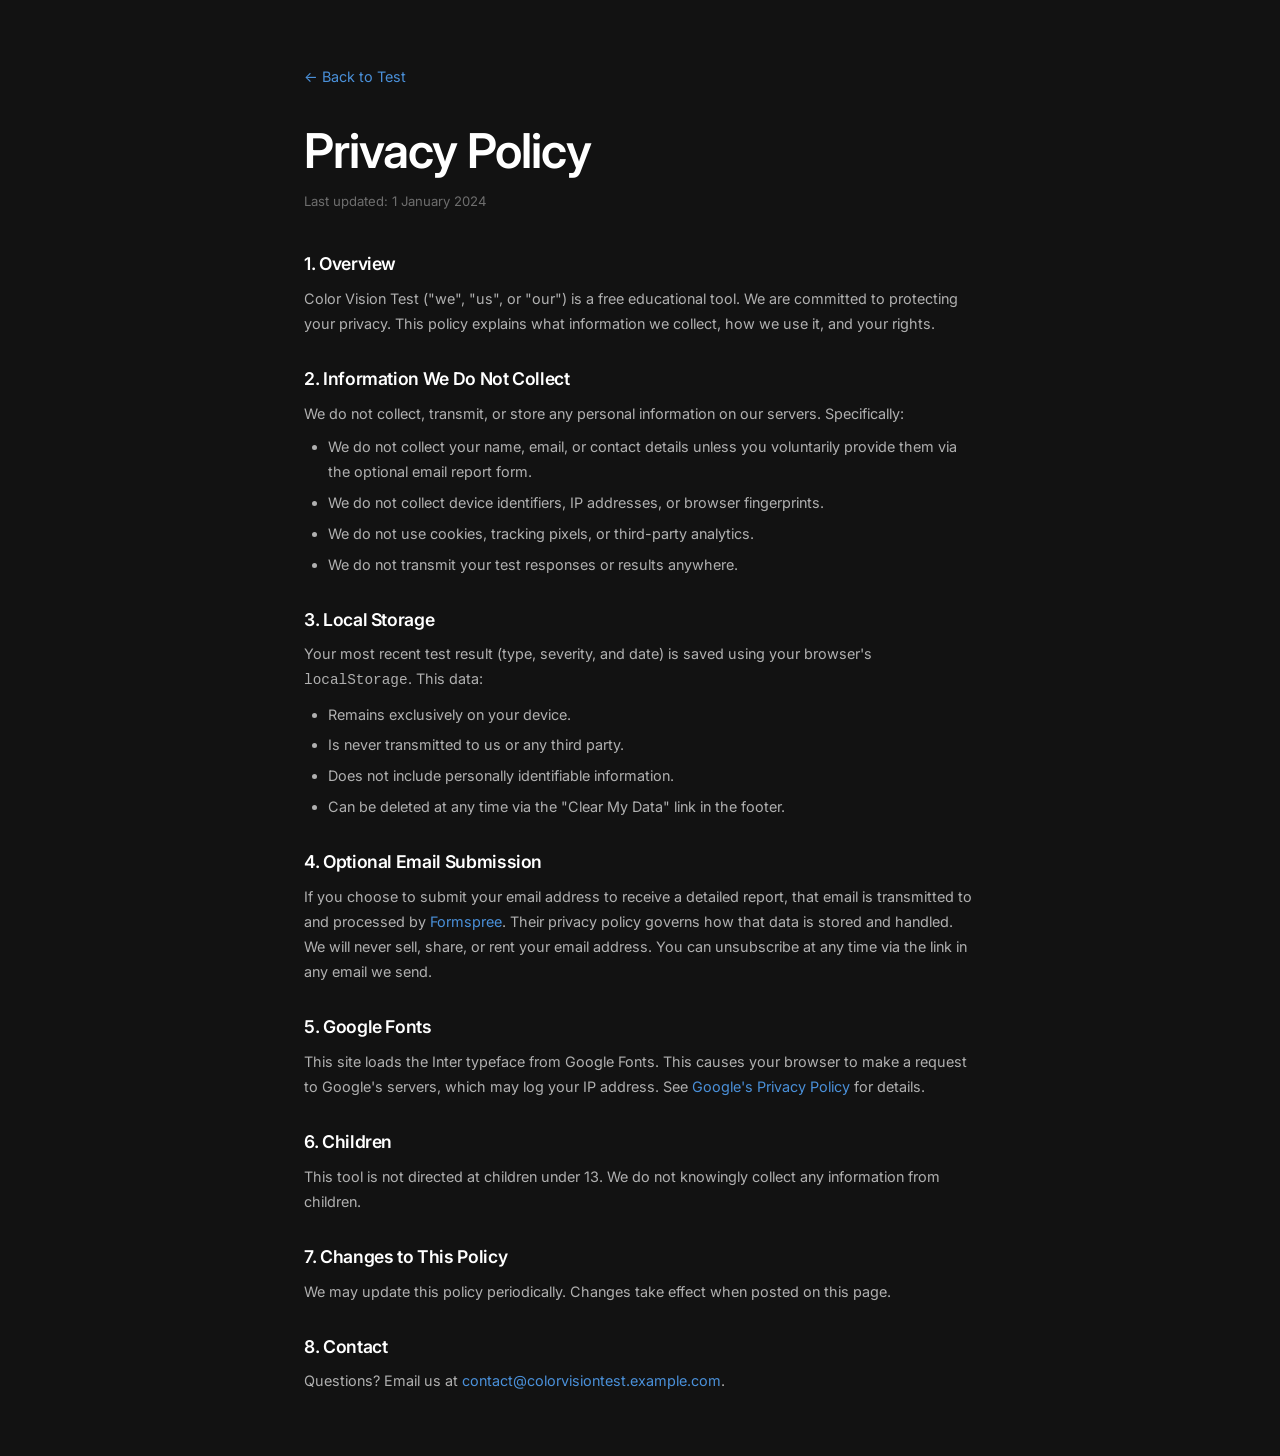
==== privacy.html @ ae37f7bc "Initial commit" ====
<!DOCTYPE html>
<html lang="en">
<head>
  <meta charset="UTF-8">
  <meta name="viewport" content="width=device-width, initial-scale=1.0">
  <title>Privacy Policy — Color Vision Test</title>
  <link rel="preconnect" href="https://fonts.googleapis.com">
  <link href="https://fonts.googleapis.com/css2?family=Inter:wght@300;400;500;600;700&display=swap" rel="stylesheet">
  <link rel="stylesheet" href="style.css">
  <link rel="icon" href="data:image/svg+xml,<svg xmlns=%22http://www.w3.org/2000/svg%22 viewBox=%220 0 100 100%22><text y=%22.9em%22 font-size=%2290%22>👁️</text></svg>">
  <style>
    .doc-page { max-width: 720px; margin: 0 auto; padding: clamp(2rem,5vw,4rem) 1.5rem; }
    .doc-page h1 { margin-bottom: 0.5rem; }
    .doc-page .meta { font-size:0.82rem; color:var(--text-muted); margin-bottom:2.5rem; }
    .doc-page h2 { font-size:1.1rem; margin:2rem 0 0.6rem; color:var(--text-primary); }
    .doc-page p, .doc-page li { font-size:0.9rem; color:var(--text-secondary); line-height:1.75; }
    .doc-page ul { padding-left:1.5rem; margin:0.5rem 0; }
    .doc-page li { margin-bottom:0.35rem; }
    .back-link { display:inline-flex; align-items:center; gap:0.4em; margin-bottom:2rem; color:var(--accent); font-size:0.9rem; }
  </style>
</head>
<body>
  <div class="doc-page">
    <a href="index.html" class="back-link">← Back to Test</a>
    <h1>Privacy Policy</h1>
    <p class="meta">Last updated: 1 January 2024</p>

    <h2>1. Overview</h2>
    <p>Color Vision Test ("we", "us", or "our") is a free educational tool. We are committed to protecting your privacy. This policy explains what information we collect, how we use it, and your rights.</p>

    <h2>2. Information We Do Not Collect</h2>
    <p>We do not collect, transmit, or store any personal information on our servers. Specifically:</p>
    <ul>
      <li>We do not collect your name, email, or contact details unless you voluntarily provide them via the optional email report form.</li>
      <li>We do not collect device identifiers, IP addresses, or browser fingerprints.</li>
      <li>We do not use cookies, tracking pixels, or third-party analytics.</li>
      <li>We do not transmit your test responses or results anywhere.</li>
    </ul>

    <h2>3. Local Storage</h2>
    <p>Your most recent test result (type, severity, and date) is saved using your browser's <code>localStorage</code>. This data:</p>
    <ul>
      <li>Remains exclusively on your device.</li>
      <li>Is never transmitted to us or any third party.</li>
      <li>Does not include personally identifiable information.</li>
      <li>Can be deleted at any time via the "Clear My Data" link in the footer.</li>
    </ul>

    <h2>4. Optional Email Submission</h2>
    <p>If you choose to submit your email address to receive a detailed report, that email is transmitted to and processed by <a href="https://formspree.io/legal/privacy-policy" target="_blank" rel="noopener noreferrer">Formspree</a>. Their privacy policy governs how that data is stored and handled. We will never sell, share, or rent your email address. You can unsubscribe at any time via the link in any email we send.</p>

    <h2>5. Google Fonts</h2>
    <p>This site loads the Inter typeface from Google Fonts. This causes your browser to make a request to Google's servers, which may log your IP address. See <a href="https://policies.google.com/privacy" target="_blank" rel="noopener noreferrer">Google's Privacy Policy</a> for details.</p>

    <h2>6. Children</h2>
    <p>This tool is not directed at children under 13. We do not knowingly collect any information from children.</p>

    <h2>7. Changes to This Policy</h2>
    <p>We may update this policy periodically. Changes take effect when posted on this page.</p>

    <h2>8. Contact</h2>
    <p>Questions? Email us at <a href="mailto:contact@colorvisiontest.example.com">contact@colorvisiontest.example.com</a>.</p>
  </div>
</body>
</html>
---- style.css ----
/* ═══════════════════════════════════════════
   COLOR VISION TEST — style.css
   ═══════════════════════════════════════════ */

/* ── Custom Properties ── */
:root {
  --bg:           #121212;
  --surface:      #1e1e1e;
  --surface-2:    #2a2a2a;
  --surface-3:    #333333;
  --border:       #383838;
  --accent:       #4a90d9;
  --accent-hover: #6aaaf0;
  --accent-glow:  rgba(74, 144, 217, 0.35);
  --success:      #4caf50;
  --warning:      #ff9800;
  --danger:       #f44336;
  --text-primary: #ffffff;
  --text-secondary: #b0b0b0;
  --text-muted:   #6e6e6e;
  --radius-sm:    6px;
  --radius-md:    10px;
  --radius-lg:    16px;
  --radius-xl:    24px;
  --shadow-sm:    0 2px 8px rgba(0,0,0,0.4);
  --shadow-md:    0 4px 20px rgba(0,0,0,0.5);
  --shadow-lg:    0 8px 40px rgba(0,0,0,0.6);
  --transition:   0.2s ease;
  --plate-size:   350px;
}

/* ── Reset ── */
*, *::before, *::after {
  box-sizing: border-box;
  margin: 0;
  padding: 0;
}

html {
  scroll-behavior: smooth;
  font-size: 16px;
  -webkit-text-size-adjust: 100%;
}

body {
  font-family: 'Inter', system-ui, -apple-system, sans-serif;
  background-color: var(--bg);
  color: var(--text-primary);
  line-height: 1.6;
  font-weight: 400;
  min-height: 100vh;
  overflow-x: hidden;
}

/* ── Accessibility Utilities ── */
.visually-hidden {
  position: absolute;
  width: 1px;
  height: 1px;
  padding: 0;
  margin: -1px;
  overflow: hidden;
  clip: rect(0, 0, 0, 0);
  white-space: nowrap;
  border-width: 0;
}

.skip-link {
  position: absolute;
  top: -100%;
  left: 1rem;
  z-index: 9999;
  padding: 0.75rem 1.25rem;
  background: var(--accent);
  color: #fff;
  font-weight: 600;
  border-radius: var(--radius-sm);
  text-decoration: none;
  transition: top 0.2s;
}
.skip-link:focus {
  top: 1rem;
}

/* ── Screen Visibility ── */
.screen {
  min-height: 100vh;
  display: flex;
  flex-direction: column;
}
.screen.hidden {
  display: none;
}
.hidden {
  display: none !important;
}

/* ── Focus States ── */
:focus-visible {
  outline: 2px solid var(--accent);
  outline-offset: 3px;
  border-radius: var(--radius-sm);
}

/* ── Typography ── */
h1, h2, h3, h4 {
  font-weight: 600;
  line-height: 1.3;
  letter-spacing: -0.02em;
}
h1 { font-size: clamp(2rem, 5vw, 3rem); }
h2 { font-size: clamp(1.6rem, 4vw, 2.2rem); }
h3 { font-size: clamp(1.1rem, 3vw, 1.35rem); font-weight: 500; }
h4 { font-size: 1rem; }

p { color: var(--text-secondary); line-height: 1.7; }
strong { color: var(--text-primary); font-weight: 600; }
a { color: var(--accent); text-decoration: none; }
a:hover { color: var(--accent-hover); text-decoration: underline; }

/* ── Buttons ── */
.btn {
  display: inline-flex;
  align-items: center;
  justify-content: center;
  gap: 0.4em;
  padding: 0.7em 1.5em;
  font-family: inherit;
  font-size: 0.95rem;
  font-weight: 500;
  letter-spacing: 0.02em;
  border: none;
  border-radius: var(--radius-md);
  cursor: pointer;
  transition:
    transform var(--transition),
    background-color var(--transition),
    box-shadow var(--transition),
    opacity var(--transition);
  text-decoration: none;
  min-height: 44px;
  min-width: 44px;
  white-space: nowrap;
  user-select: none;
}
.btn:hover:not(:disabled) {
  transform: scale(1.03);
}
.btn:active:not(:disabled) {
  transform: scale(0.98);
}
.btn:disabled {
  opacity: 0.4;
  cursor: not-allowed;
}

.btn-primary {
  background: var(--accent);
  color: #fff;
  box-shadow: 0 2px 12px rgba(74, 144, 217, 0.3);
}
.btn-primary:hover:not(:disabled) {
  background: var(--accent-hover);
  box-shadow: 0 4px 20px rgba(74, 144, 217, 0.5);
}

.btn-secondary {
  background: var(--surface-3);
  color: var(--text-primary);
  border: 1px solid var(--border);
}
.btn-secondary:hover:not(:disabled) {
  background: #3d3d3d;
  border-color: #555;
}

.btn-outline {
  background: transparent;
  color: var(--text-primary);
  border: 1px solid var(--border);
}
.btn-outline:hover:not(:disabled) {
  background: var(--surface-2);
  border-color: #666;
}

.btn-sm {
  padding: 0.45em 1em;
  font-size: 0.85rem;
  min-height: 36px;
}

.btn-large {
  padding: 0.85em 2.5em;
  font-size: 1.05rem;
  min-height: 52px;
}

.btn-text {
  background: none;
  border: none;
  color: var(--text-secondary);
  font-family: inherit;
  font-size: 0.85rem;
  cursor: pointer;
  padding: 4px 0;
  text-decoration: underline;
  transition: color var(--transition);
}
.btn-text:hover {
  color: var(--text-primary);
}

/* ─────────────────────────────────────────
   PAGE 2: INSTRUCTIONS
───────────────────────────────────────── */
#instructions-screen {
  align-items: center;
  justify-content: flex-start;
  padding: clamp(2rem, 5vw, 4rem) 1.5rem;
}
.screen-inner {
  max-width: 700px;
  width: 100%;
  margin: 0 auto;
}

.prev-result-banner {
  background: var(--surface-2);
  border: 1px solid var(--border);
  border-left: 4px solid var(--accent);
  border-radius: var(--radius-md);
  padding: 0.85rem 1.1rem;
  margin-bottom: 2rem;
  display: flex;
  align-items: center;
  gap: 0.75rem;
  font-size: 0.88rem;
  color: var(--text-secondary);
}
.banner-icon { font-size: 1.1rem; flex-shrink: 0; }
.prev-result-banner .btn-text { margin-left: auto; flex-shrink: 0; }

#instructions-screen h2 {
  margin-bottom: 0.4rem;
}
.screen-subtitle {
  color: var(--text-secondary);
  font-size: 1rem;
  margin-bottom: 2rem;
}

.instruction-cards {
  display: grid;
  grid-template-columns: 1fr 1fr;
  gap: 1rem;
  margin-bottom: 1.75rem;
}

.instruction-card {
  background: var(--surface);
  border: 1px solid var(--border);
  border-radius: var(--radius-lg);
  padding: 1.25rem;
  display: flex;
  gap: 1rem;
  align-items: flex-start;
  transition: border-color var(--transition);
}
.instruction-card:hover {
  border-color: #555;
}
.card-icon {
  font-size: 1.6rem;
  flex-shrink: 0;
  line-height: 1;
  margin-top: 0.1rem;
}
.instruction-card strong {
  display: block;
  font-size: 0.9rem;
  margin-bottom: 0.3rem;
}
.instruction-card p {
  font-size: 0.85rem;
  color: var(--text-secondary);
  margin: 0;
  line-height: 1.5;
}

.test-info-box {
  background: rgba(74, 144, 217, 0.08);
  border: 1px solid rgba(74, 144, 217, 0.25);
  border-radius: var(--radius-md);
  padding: 1.1rem 1.4rem;
  margin-bottom: 2rem;
}
.test-info-box p {
  font-size: 0.9rem;
  color: var(--text-secondary);
  margin: 0;
}

#start-test-btn {
  display: block;
  width: 100%;
  max-width: 320px;
  margin: 0 auto;
}

/* ─────────────────────────────────────────
   PAGE 3: THE TEST
───────────────────────────────────────── */
#test-screen {
  min-height: 100vh;
  background: var(--bg);
}

.test-layout {
  display: flex;
  flex-direction: column;
  align-items: center;
  min-height: 100vh;
  padding: 1.5rem 1rem 2rem;
  gap: 1.5rem;
}

.test-progress-area {
  width: 100%;
  max-width: 500px;
}

.progress-info {
  display: flex;
  justify-content: center;
  margin-bottom: 0.6rem;
}

#progress-text {
  font-size: 0.85rem;
  font-weight: 500;
  color: var(--text-secondary);
  letter-spacing: 0.05em;
  text-transform: uppercase;
}

.progress-track {
  width: 100%;
  height: 3px;
  background: var(--surface-3);
  border-radius: 99px;
  overflow: hidden;
}

.progress-fill {
  height: 100%;
  background: var(--accent);
  border-radius: 99px;
  transition: width 0.5s cubic-bezier(0.4, 0, 0.2, 1);
  width: 0%;
}

.plate-area {
  display: flex;
  align-items: center;
  justify-content: center;
}

.plate-container {
  position: relative;
  transition: opacity 0.25s ease;
}
.plate-container.fading {
  opacity: 0;
}

#plate-canvas {
  display: block;
  width: var(--plate-size);
  height: var(--plate-size);
  border-radius: 50%;
  box-shadow:
    0 0 0 4px var(--surface-2),
    0 8px 40px rgba(0,0,0,0.6);
}

.answer-area {
  width: 100%;
  max-width: 540px;
  text-align: center;
}

.answer-prompt {
  font-size: 0.9rem;
  color: var(--text-secondary);
  margin-bottom: 1rem;
  font-style: italic;
}

.answer-buttons {
  display: flex;
  flex-wrap: wrap;
  gap: 0.65rem;
  justify-content: center;
}

.answer-btn {
  background: var(--surface);
  border: 1.5px solid var(--border);
  color: var(--text-primary);
  font-family: inherit;
  font-size: 1rem;
  font-weight: 500;
  padding: 0.7em 1.6em;
  border-radius: var(--radius-md);
  cursor: pointer;
  min-height: 52px;
  min-width: 100px;
  transition:
    transform var(--transition),
    background-color var(--transition),
    border-color var(--transition),
    box-shadow var(--transition);
  position: relative;
  overflow: hidden;
}
.answer-btn:hover {
  background: var(--surface-2);
  border-color: var(--accent);
  transform: scale(1.04);
  box-shadow: 0 0 0 3px var(--accent-glow);
}
.answer-btn:active {
  transform: scale(0.97);
}
.answer-btn:focus-visible {
  outline: 2px solid var(--accent);
  outline-offset: 2px;
}
.answer-btn.no-number {
  font-size: 0.88rem;
  color: var(--text-secondary);
  min-width: 140px;
}

/* ─────────────────────────────────────────
   PAGE 4: RESULTS
───────────────────────────────────────── */
#results-screen {
  padding: clamp(2rem, 5vw, 3.5rem) 1.5rem;
  justify-content: flex-start;
}

.results-layout {
  max-width: 780px;
  margin: 0 auto;
  width: 100%;
  display: flex;
  flex-direction: column;
  gap: 2rem;
}

.results-header {
  text-align: center;
  padding-bottom: 0.5rem;
}

.results-badge {
  font-size: 3.5rem;
  line-height: 1;
  margin-bottom: 0.75rem;
  animation: bounce-in 0.6s cubic-bezier(0.175, 0.885, 0.32, 1.275) both;
}

@keyframes bounce-in {
  from { transform: scale(0.5); opacity: 0; }
  to   { transform: scale(1);   opacity: 1; }
}

.results-title {
  font-size: clamp(1.4rem, 4vw, 2rem);
  margin-bottom: 0.5rem;
}

.results-subtitle {
  font-size: 1rem;
  color: var(--text-secondary);
  max-width: 500px;
  margin: 0 auto;
}

/* Severity bar */
.severity-section {
  background: var(--surface);
  border: 1px solid var(--border);
  border-radius: var(--radius-lg);
  padding: 1.5rem;
}

.section-heading {
  font-size: 0.8rem;
  font-weight: 600;
  letter-spacing: 0.1em;
  text-transform: uppercase;
  color: var(--text-muted);
  margin-bottom: 1rem;
}

.severity-bar-labels {
  display: flex;
  justify-content: space-between;
  font-size: 0.78rem;
  color: var(--text-muted);
  margin-bottom: 0.6rem;
  padding: 0 2px;
}

.severity-track {
  position: relative;
  height: 28px;
}

.severity-gradient {
  position: absolute;
  inset: 10px 0;
  border-radius: 99px;
  background: linear-gradient(to right, var(--success), #8bc34a, var(--warning), #ff5722, var(--danger));
  height: 8px;
  top: 50%;
  transform: translateY(-50%);
}

.severity-marker {
  position: absolute;
  top: 0;
  transform: translateX(-50%);
  display: flex;
  flex-direction: column;
  align-items: center;
  gap: 2px;
  transition: left 1s cubic-bezier(0.25, 0.46, 0.45, 0.94);
}

.marker-pin {
  width: 22px;
  height: 22px;
  border-radius: 50%;
  background: #fff;
  border: 3px solid var(--bg);
  box-shadow: 0 2px 8px rgba(0,0,0,0.5);
  margin-top: 3px;
}

.marker-label {
  font-size: 0.72rem;
  font-weight: 600;
  color: var(--text-primary);
  white-space: nowrap;
  background: var(--surface-2);
  padding: 2px 6px;
  border-radius: 4px;
  margin-top: 2px;
}

/* Results grid */
.results-grid {
  display: grid;
  grid-template-columns: 1fr 1fr;
  gap: 1rem;
}

.type-detail-card,
.normal-detail-card,
.breakdown-card {
  background: var(--surface);
  border: 1px solid var(--border);
  border-radius: var(--radius-lg);
  padding: 1.5rem;
}

.type-detail-card {
  grid-column: 1 / -1;
}

#type-content {
  display: flex;
  flex-direction: column;
  gap: 1rem;
}

.type-row {
  display: flex;
  gap: 1rem;
  align-items: flex-start;
}

.type-label-pill {
  display: inline-flex;
  align-items: center;
  padding: 0.3em 0.9em;
  border-radius: 99px;
  font-size: 0.82rem;
  font-weight: 600;
  background: rgba(244, 67, 54, 0.15);
  color: #ef9a9a;
  border: 1px solid rgba(244, 67, 54, 0.3);
  white-space: nowrap;
  flex-shrink: 0;
}
.type-label-pill.tritan {
  background: rgba(255, 152, 0, 0.15);
  color: #ffcc80;
  border-color: rgba(255, 152, 0, 0.3);
}
.type-label-pill.normal {
  background: rgba(76, 175, 80, 0.15);
  color: #a5d6a7;
  border-color: rgba(76, 175, 80, 0.3);
}

.type-info h4 {
  color: var(--text-primary);
  margin-bottom: 0.3rem;
  font-size: 1rem;
}
.type-info p {
  font-size: 0.85rem;
  color: var(--text-secondary);
  margin: 0;
  line-height: 1.6;
}

.confusion-colors {
  display: flex;
  gap: 0.5rem;
  flex-wrap: wrap;
  margin-top: 0.5rem;
}

.confusion-tag {
  background: var(--surface-2);
  border: 1px solid var(--border);
  padding: 0.2em 0.7em;
  border-radius: 4px;
  font-size: 0.78rem;
  color: var(--text-secondary);
}

.normal-detail-card {
  display: flex;
  gap: 1rem;
  align-items: flex-start;
  grid-column: 1 / -1;
}

.check-circle {
  display: flex;
  align-items: center;
  justify-content: center;
  width: 44px;
  height: 44px;
  border-radius: 50%;
  background: rgba(76, 175, 80, 0.15);
  border: 2px solid var(--success);
  color: var(--success);
  font-size: 1.25rem;
  font-weight: 700;
  flex-shrink: 0;
}
.normal-detail-card h3 { margin-bottom: 0.3rem; }
.normal-detail-card p { font-size: 0.88rem; margin: 0; }

/* Breakdown */
.breakdown-card {
  grid-column: 1 / -1;
}

.breakdown-content {
  display: flex;
  flex-direction: column;
  gap: 0.75rem;
}

.breakdown-row {
  display: flex;
  align-items: center;
  gap: 0.75rem;
}

.breakdown-label {
  font-size: 0.85rem;
  color: var(--text-secondary);
  min-width: 160px;
  flex-shrink: 0;
}

.breakdown-bar-wrap {
  flex: 1;
  height: 8px;
  background: var(--surface-3);
  border-radius: 99px;
  overflow: hidden;
}

.breakdown-bar {
  height: 100%;
  border-radius: 99px;
  transition: width 0.8s cubic-bezier(0.25, 0.46, 0.45, 0.94);
  width: 0%;
}

.breakdown-count {
  font-size: 0.82rem;
  font-weight: 600;
  color: var(--text-primary);
  min-width: 60px;
  text-align: right;
}

/* Products */
.products-section {
  background: var(--surface);
  border: 1px solid var(--border);
  border-radius: var(--radius-lg);
  padding: 1.5rem;
}

.products-header {
  display: flex;
  align-items: center;
  gap: 0.75rem;
  margin-bottom: 1.25rem;
}
.products-header .section-heading { margin: 0; }

.ad-badge {
  font-size: 0.7rem;
  font-weight: 600;
  padding: 0.2em 0.6em;
  background: var(--surface-3);
  border: 1px solid var(--border);
  border-radius: 4px;
  color: var(--text-muted);
  text-transform: uppercase;
  letter-spacing: 0.05em;
}

.products-grid {
  display: grid;
  grid-template-columns: 1fr 1fr;
  gap: 1rem;
}

.product-card {
  background: var(--surface-2);
  border: 1px solid var(--border);
  border-radius: var(--radius-md);
  padding: 1.2rem;
  display: flex;
  gap: 1rem;
}

.product-icon {
  font-size: 1.75rem;
  flex-shrink: 0;
  line-height: 1;
}

.product-card h4 {
  color: var(--text-primary);
  margin-bottom: 0.35rem;
  font-size: 0.95rem;
}
.product-card p {
  font-size: 0.82rem;
  color: var(--text-secondary);
  margin-bottom: 0.75rem;
  line-height: 1.5;
}

/* Email section */
.email-section {
  background: var(--surface);
  border: 1px solid var(--border);
  border-radius: var(--radius-lg);
  padding: 1.5rem;
  text-align: center;
}
.email-section h3 {
  margin-bottom: 0.4rem;
  color: var(--text-primary);
}
.email-section > p {
  font-size: 0.9rem;
  margin-bottom: 1.25rem;
}

.email-form { max-width: 480px; margin: 0 auto; }

.email-row {
  display: flex;
  gap: 0.6rem;
}

.email-row input[type="email"] {
  flex: 1;
  background: var(--surface-2);
  border: 1.5px solid var(--border);
  border-radius: var(--radius-md);
  padding: 0.65em 1em;
  font-family: inherit;
  font-size: 0.9rem;
  color: var(--text-primary);
  outline: none;
  transition: border-color var(--transition);
  min-height: 44px;
}
.email-row input[type="email"]::placeholder { color: var(--text-muted); }
.email-row input[type="email"]:focus {
  border-color: var(--accent);
}

.email-msg {
  font-size: 0.83rem;
  margin-top: 0.6rem;
  min-height: 1.2em;
}
.email-msg.success { color: var(--success); }
.email-msg.error   { color: var(--danger); }

.email-fine-print {
  font-size: 0.75rem;
  color: var(--text-muted);
  margin-top: 0.5rem;
}

/* Share */
.share-section {
  background: var(--surface);
  border: 1px solid var(--border);
  border-radius: var(--radius-lg);
  padding: 1.5rem;
}
.share-section h3 {
  margin-bottom: 1rem;
}
.share-buttons {
  display: flex;
  flex-wrap: wrap;
  gap: 0.6rem;
}
.copy-confirm {
  display: block;
  font-size: 0.82rem;
  color: var(--success);
  margin-top: 0.6rem;
  min-height: 1.2em;
}

/* Action buttons */
.action-buttons {
  display: flex;
  flex-wrap: wrap;
  gap: 0.75rem;
  justify-content: center;
}
.action-buttons .btn {
  flex: 1;
  min-width: 180px;
  max-width: 240px;
}

/* Result disclaimer */
.result-disclaimer {
  display: flex;
  align-items: flex-start;
  gap: 0.75rem;
  background: rgba(255, 152, 0, 0.08);
  border: 1px solid rgba(255, 152, 0, 0.25);
  border-radius: var(--radius-md);
  padding: 1rem 1.25rem;
  margin-top: 0.5rem;
}
.disclaimer-icon { font-size: 1.1rem; flex-shrink: 0; margin-top: 2px; }
.result-disclaimer p {
  font-size: 0.83rem;
  color: var(--text-secondary);
  margin: 0;
  line-height: 1.6;
}

/* ─────────────────────────────────────────
   FOOTER
───────────────────────────────────────── */
.site-footer {
  border-top: 1px solid var(--border);
  padding: 1.5rem;
  margin-top: 2rem;
}
.footer-inner {
  max-width: 780px;
  margin: 0 auto;
  display: flex;
  flex-direction: column;
  align-items: center;
  gap: 0.75rem;
  text-align: center;
}
.footer-inner p {
  font-size: 0.82rem;
  color: var(--text-muted);
}
.footer-note {
  color: var(--text-muted);
}
.footer-inner nav {
  display: flex;
  flex-wrap: wrap;
  gap: 0.4rem 1rem;
  align-items: center;
  justify-content: center;
  font-size: 0.82rem;
}
.footer-inner nav a,
.footer-inner nav .btn-text {
  color: var(--text-secondary);
  font-size: 0.82rem;
}
.footer-inner nav a:hover { color: var(--text-primary); }

/* ─────────────────────────────────────────
   RESPONSIVE
───────────────────────────────────────── */
@media (max-width: 767px) {
  :root { --plate-size: 260px; }

  .instruction-cards {
    grid-template-columns: 1fr;
  }

  .results-grid {
    grid-template-columns: 1fr;
  }
  .type-detail-card,
  .normal-detail-card,
  .breakdown-card {
    grid-column: 1;
  }

  .products-grid {
    grid-template-columns: 1fr;
  }

  .email-row {
    flex-direction: column;
  }

  .action-buttons .btn {
    max-width: 100%;
  }

  .answer-buttons {
    flex-direction: column;
  }
  .answer-btn {
    width: 100%;
    max-width: 340px;
  }

  .overlay-content {
    padding: 1.75rem 1.25rem;
  }

  .breakdown-label {
    min-width: 120px;
  }
}

@media (min-width: 768px) and (max-width: 1023px) {
  :root { --plate-size: 310px; }
}

@media (min-width: 1024px) {
  :root { --plate-size: 370px; }
}

/* ─────────────────────────────────────────
   REDUCED MOTION
───────────────────────────────────────── */
@media (prefers-reduced-motion: reduce) {
  *,
  *::before,
  *::after {
    animation-duration: 0.01ms !important;
    animation-iteration-count: 1 !important;
    transition-duration: 0.01ms !important;
  }

  .severity-marker {
    transition: none;
  }
}

/* ─────────────────────────────────────────
   PRINT
───────────────────────────────────────── */
@media print {
  .overlay,
  #test-screen,
  .share-section,
  .email-section,
  .action-buttons,
  .site-footer { display: none; }
}
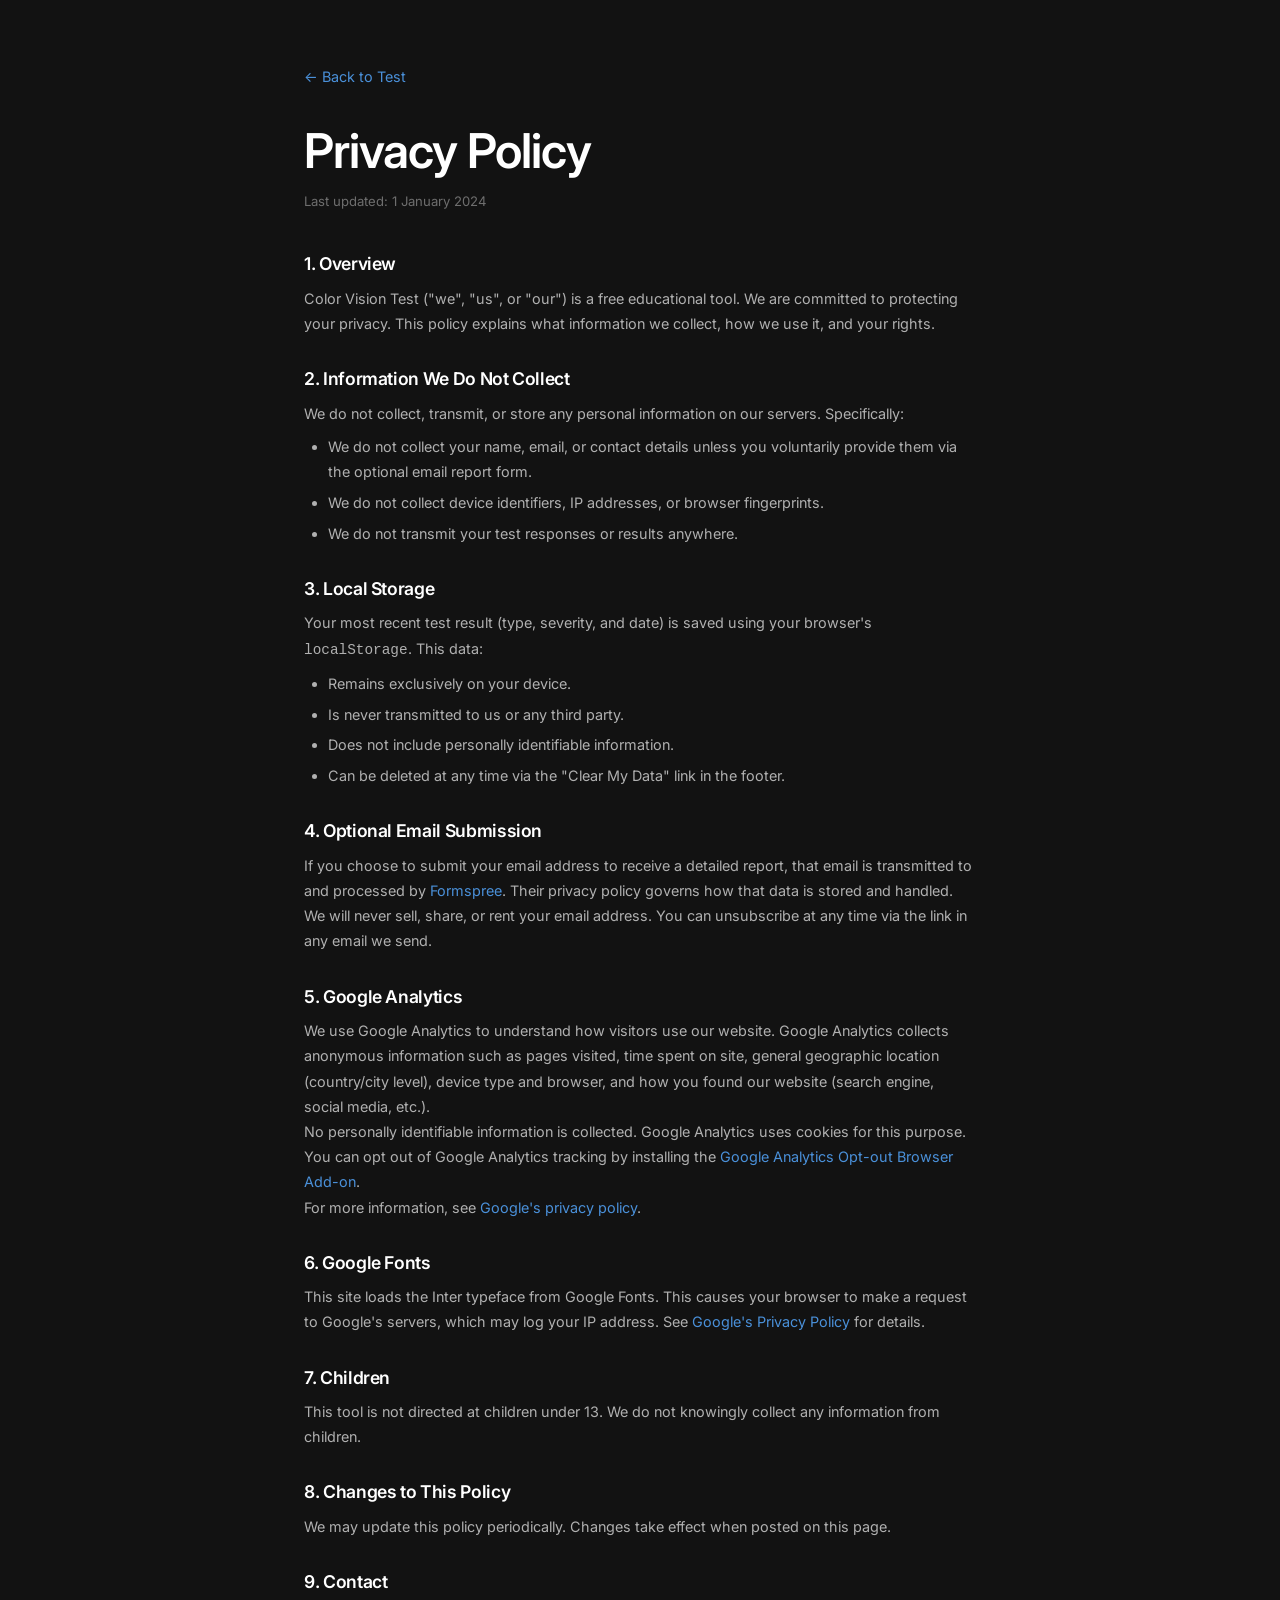
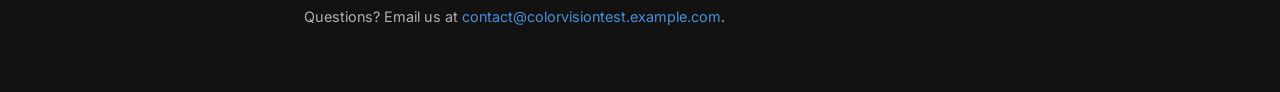
==== commit 2da65e81: "improvement" ====
--- a/privacy.html
+++ b/privacy.html
@@ -33,7 +33,6 @@
     <ul>
       <li>We do not collect your name, email, or contact details unless you voluntarily provide them via the optional email report form.</li>
       <li>We do not collect device identifiers, IP addresses, or browser fingerprints.</li>
-      <li>We do not use cookies, tracking pixels, or third-party analytics.</li>
       <li>We do not transmit your test responses or results anywhere.</li>
     </ul>
 
@@ -49,16 +48,22 @@
     <h2>4. Optional Email Submission</h2>
     <p>If you choose to submit your email address to receive a detailed report, that email is transmitted to and processed by <a href="https://formspree.io/legal/privacy-policy" target="_blank" rel="noopener noreferrer">Formspree</a>. Their privacy policy governs how that data is stored and handled. We will never sell, share, or rent your email address. You can unsubscribe at any time via the link in any email we send.</p>
 
-    <h2>5. Google Fonts</h2>
+    <h2>5. Google Analytics</h2>
+    <p>We use Google Analytics to understand how visitors use our website. Google Analytics collects anonymous information such as pages visited, time spent on site, general geographic location (country/city level), device type and browser, and how you found our website (search engine, social media, etc.).</p>
+    <p>No personally identifiable information is collected. Google Analytics uses cookies for this purpose.</p>
+    <p>You can opt out of Google Analytics tracking by installing the <a href="https://tools.google.com/dlpage/gaoptout" target="_blank" rel="noopener noreferrer">Google Analytics Opt-out Browser Add-on</a>.</p>
+    <p>For more information, see <a href="https://policies.google.com/privacy" target="_blank" rel="noopener noreferrer">Google's privacy policy</a>.</p>
+
+    <h2>6. Google Fonts</h2>
     <p>This site loads the Inter typeface from Google Fonts. This causes your browser to make a request to Google's servers, which may log your IP address. See <a href="https://policies.google.com/privacy" target="_blank" rel="noopener noreferrer">Google's Privacy Policy</a> for details.</p>
 
-    <h2>6. Children</h2>
+    <h2>7. Children</h2>
     <p>This tool is not directed at children under 13. We do not knowingly collect any information from children.</p>
 
-    <h2>7. Changes to This Policy</h2>
+    <h2>8. Changes to This Policy</h2>
     <p>We may update this policy periodically. Changes take effect when posted on this page.</p>
 
-    <h2>8. Contact</h2>
+    <h2>9. Contact</h2>
     <p>Questions? Email us at <a href="mailto:contact@colorvisiontest.example.com">contact@colorvisiontest.example.com</a>.</p>
   </div>
 </body>
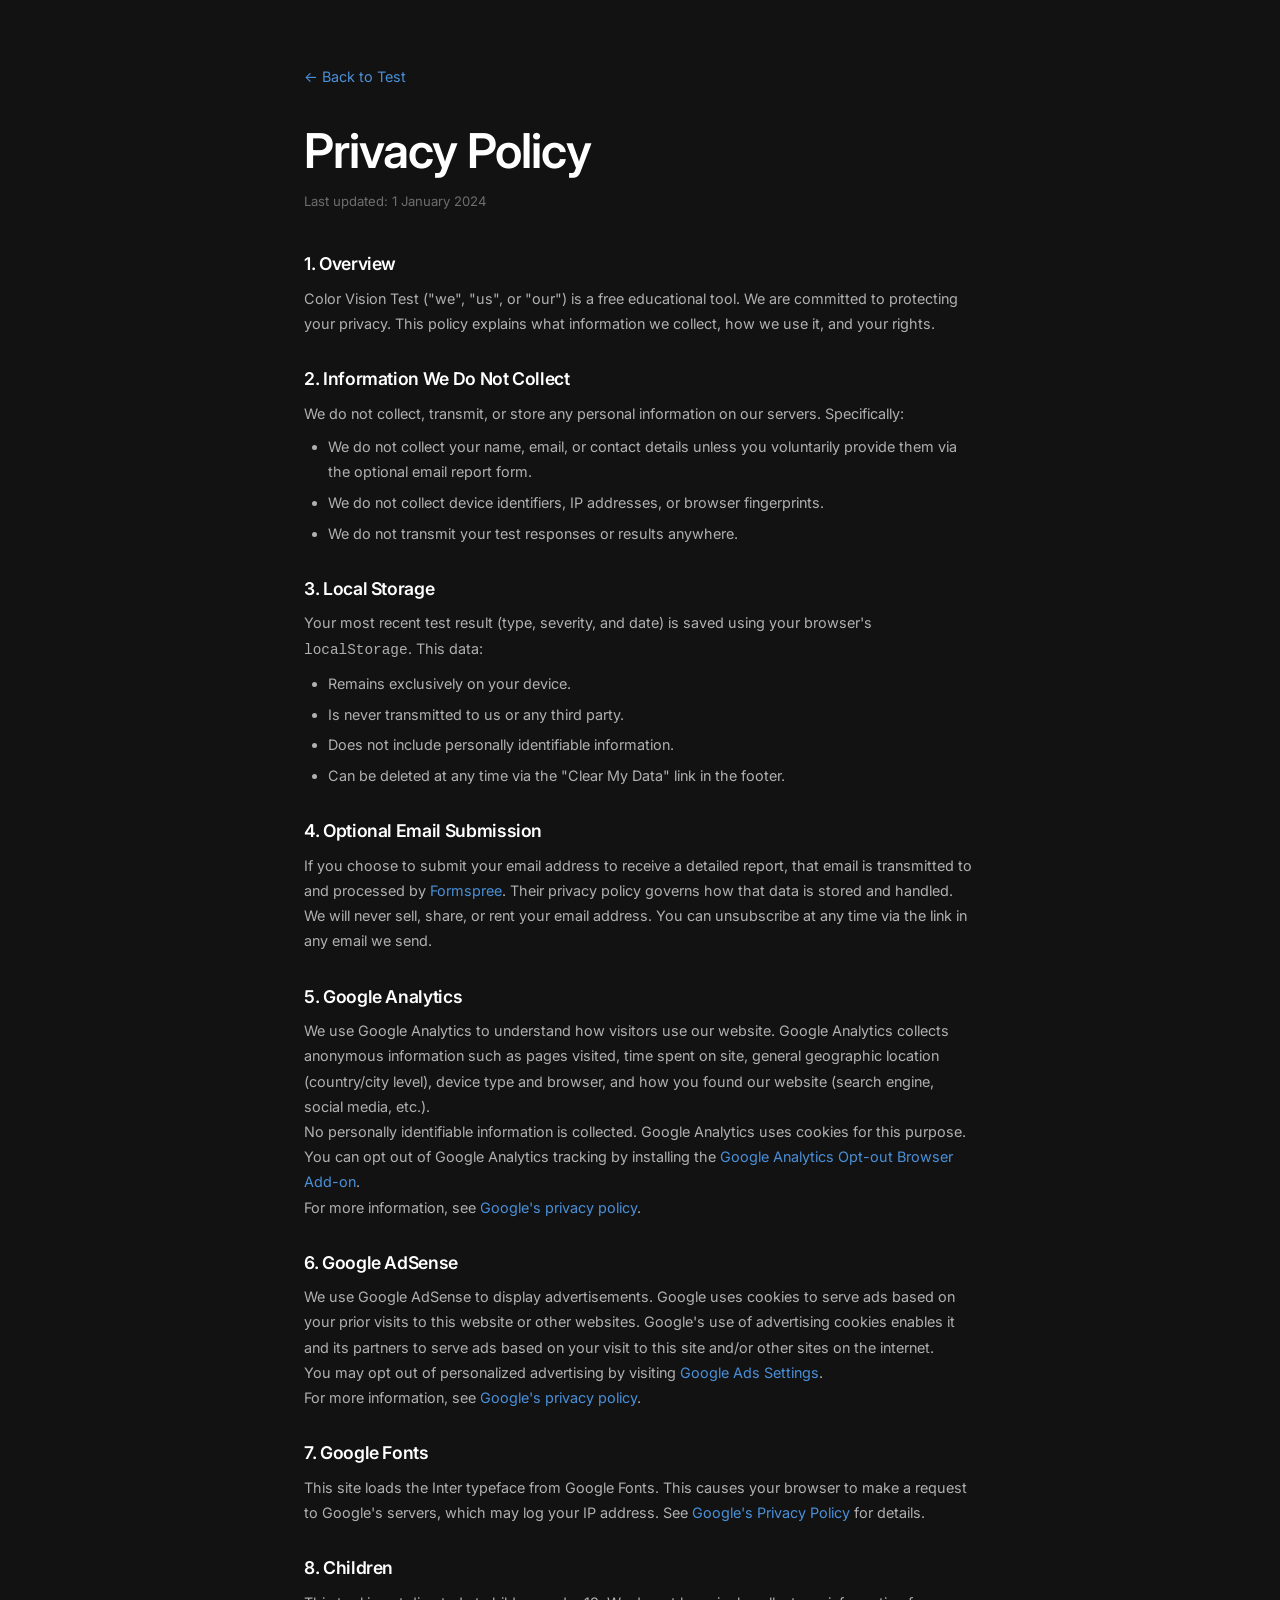
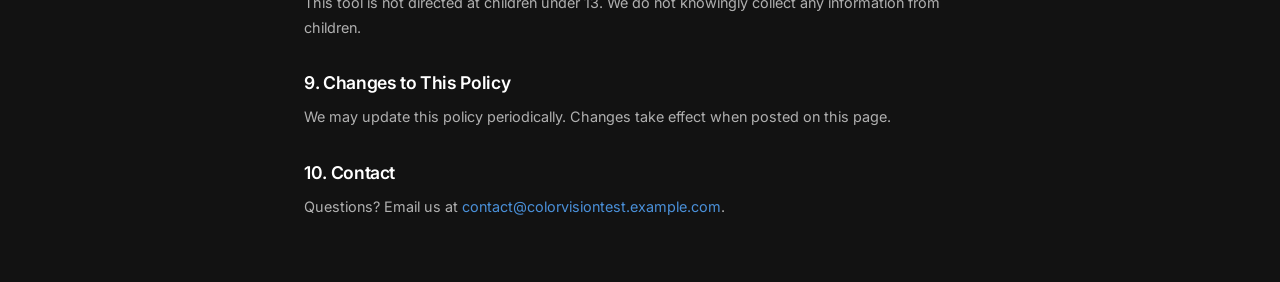
==== commit ffc3c134: "improvement" ====
--- a/privacy.html
+++ b/privacy.html
@@ -54,16 +54,21 @@
     <p>You can opt out of Google Analytics tracking by installing the <a href="https://tools.google.com/dlpage/gaoptout" target="_blank" rel="noopener noreferrer">Google Analytics Opt-out Browser Add-on</a>.</p>
     <p>For more information, see <a href="https://policies.google.com/privacy" target="_blank" rel="noopener noreferrer">Google's privacy policy</a>.</p>
 
-    <h2>6. Google Fonts</h2>
+    <h2>6. Google AdSense</h2>
+    <p>We use Google AdSense to display advertisements. Google uses cookies to serve ads based on your prior visits to this website or other websites. Google's use of advertising cookies enables it and its partners to serve ads based on your visit to this site and/or other sites on the internet.</p>
+    <p>You may opt out of personalized advertising by visiting <a href="https://www.google.com/settings/ads" target="_blank" rel="noopener noreferrer">Google Ads Settings</a>.</p>
+    <p>For more information, see <a href="https://policies.google.com/technologies/ads" target="_blank" rel="noopener noreferrer">Google's privacy policy</a>.</p>
+
+    <h2>7. Google Fonts</h2>
     <p>This site loads the Inter typeface from Google Fonts. This causes your browser to make a request to Google's servers, which may log your IP address. See <a href="https://policies.google.com/privacy" target="_blank" rel="noopener noreferrer">Google's Privacy Policy</a> for details.</p>
 
-    <h2>7. Children</h2>
+    <h2>8. Children</h2>
     <p>This tool is not directed at children under 13. We do not knowingly collect any information from children.</p>
 
-    <h2>8. Changes to This Policy</h2>
+    <h2>9. Changes to This Policy</h2>
     <p>We may update this policy periodically. Changes take effect when posted on this page.</p>
 
-    <h2>9. Contact</h2>
+    <h2>10. Contact</h2>
     <p>Questions? Email us at <a href="mailto:contact@colorvisiontest.example.com">contact@colorvisiontest.example.com</a>.</p>
   </div>
 </body>
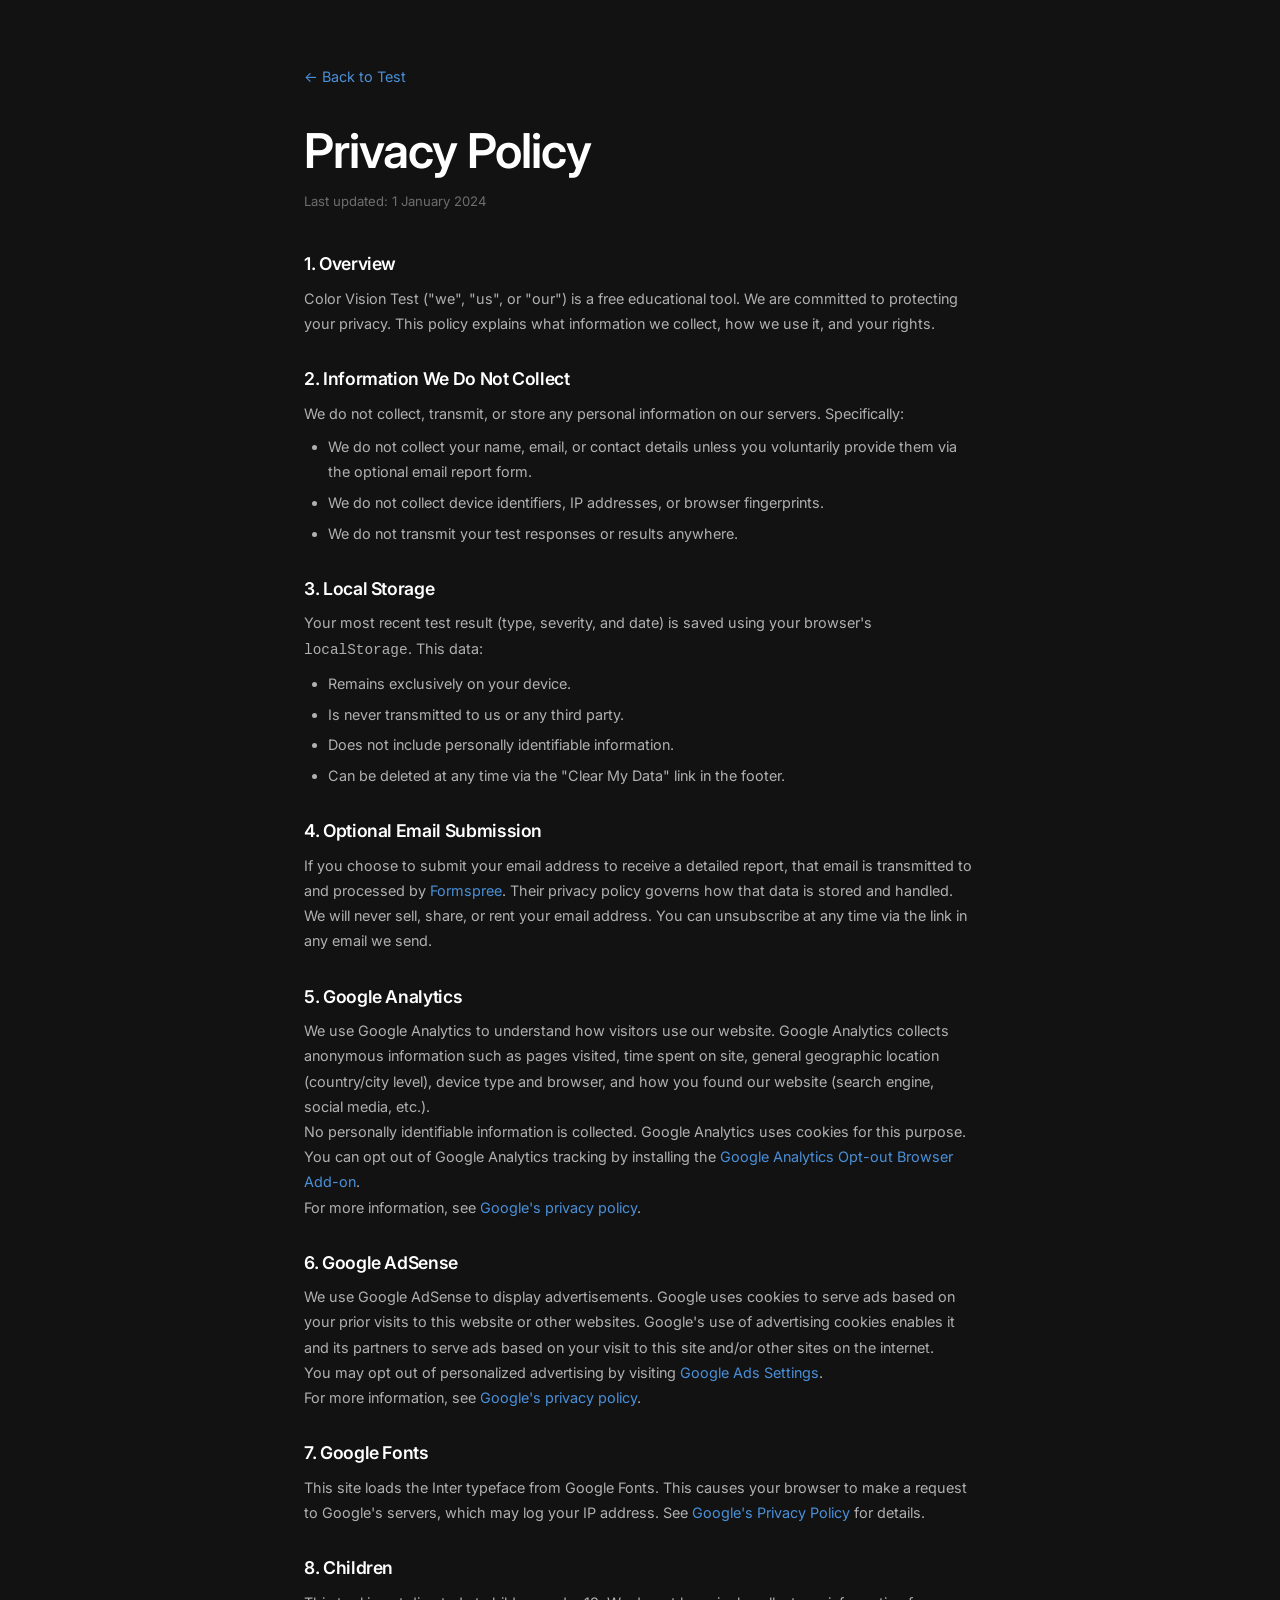
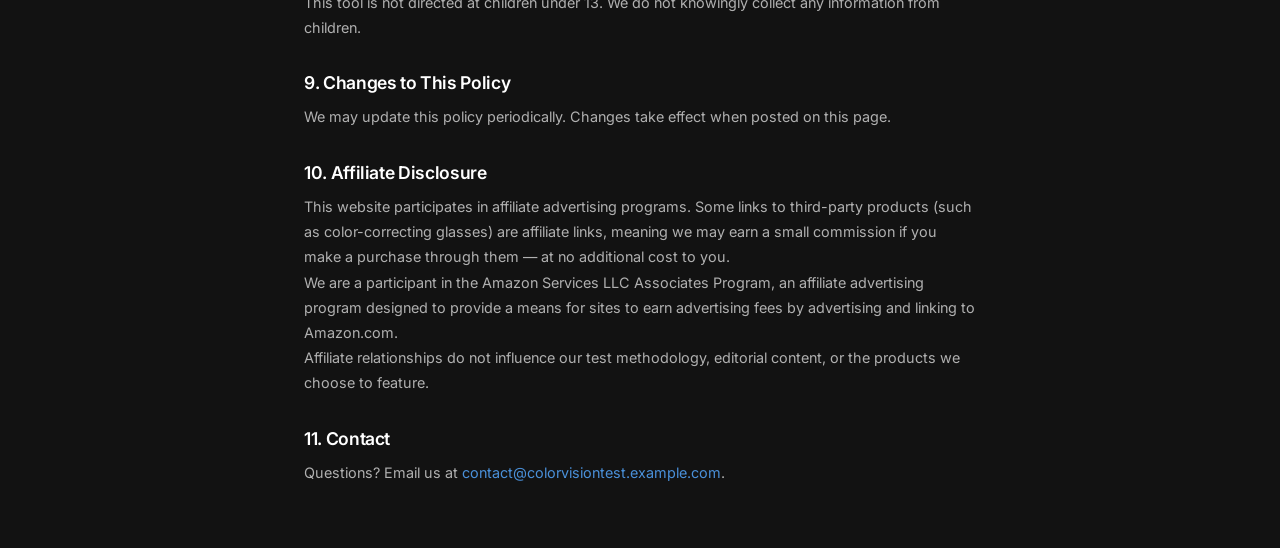
==== commit 84a99de6: "Improve color blindness simulation" ====
--- a/privacy.html
+++ b/privacy.html
@@ -68,7 +68,12 @@
     <h2>9. Changes to This Policy</h2>
     <p>We may update this policy periodically. Changes take effect when posted on this page.</p>
 
-    <h2>10. Contact</h2>
+    <h2>10. Affiliate Disclosure</h2>
+    <p>This website participates in affiliate advertising programs. Some links to third-party products (such as color-correcting glasses) are affiliate links, meaning we may earn a small commission if you make a purchase through them — at no additional cost to you.</p>
+    <p>We are a participant in the Amazon Services LLC Associates Program, an affiliate advertising program designed to provide a means for sites to earn advertising fees by advertising and linking to Amazon.com.</p>
+    <p>Affiliate relationships do not influence our test methodology, editorial content, or the products we choose to feature.</p>
+
+    <h2>11. Contact</h2>
     <p>Questions? Email us at <a href="mailto:contact@colorvisiontest.example.com">contact@colorvisiontest.example.com</a>.</p>
   </div>
 </body>
--- a/style.css
+++ b/style.css
@@ -212,6 +212,135 @@
 }
 
 /* ─────────────────────────────────────────
+   LANDING H1 + HERO
+───────────────────────────────────────── */
+.site-h1 {
+  font-size: clamp(2rem, 6vw, 3rem);
+  color: var(--text-primary);
+  margin-bottom: 0.5rem;
+  letter-spacing: -0.03em;
+}
+
+.hero-subtitle {
+  font-size: 1.05rem;
+  color: var(--text-secondary);
+  margin-bottom: 2.5rem;
+  line-height: 1.6;
+}
+
+/* ─────────────────────────────────────────
+   SEO CONTENT SECTIONS
+───────────────────────────────────────── */
+.seo-content {
+  margin-top: 4rem;
+  padding-top: 3rem;
+  border-top: 1px solid var(--border);
+}
+
+.seo-section {
+  margin-bottom: 3rem;
+}
+
+.seo-section h2 {
+  font-size: clamp(1.3rem, 3vw, 1.75rem);
+  color: var(--text-primary);
+  margin-bottom: 1rem;
+}
+
+.seo-section h3 {
+  font-size: 1rem;
+  font-weight: 600;
+  color: var(--text-primary);
+  margin: 1.5rem 0 0.5rem;
+}
+
+.seo-section p {
+  font-size: 0.95rem;
+  color: var(--text-secondary);
+  line-height: 1.8;
+  margin-bottom: 0.75rem;
+}
+
+.seo-section ol,
+.seo-section ul {
+  padding-left: 1.5rem;
+  margin: 0.75rem 0 1rem;
+}
+
+.seo-section li {
+  font-size: 0.93rem;
+  color: var(--text-secondary);
+  line-height: 1.75;
+  margin-bottom: 0.5rem;
+}
+
+/* FAQ */
+.faq-list {
+  display: flex;
+  flex-direction: column;
+  gap: 0.75rem;
+  margin-top: 1rem;
+}
+
+.faq-item {
+  background: var(--surface);
+  border: 1px solid var(--border);
+  border-radius: var(--radius-md);
+  padding: 1.1rem 1.25rem;
+}
+
+.faq-item h3 {
+  font-size: 0.93rem;
+  font-weight: 600;
+  color: var(--text-primary);
+  margin: 0 0 0.35rem;
+}
+
+.faq-item p {
+  font-size: 0.88rem;
+  margin: 0;
+  line-height: 1.7;
+}
+
+/* Why grid */
+.why-grid {
+  display: grid;
+  grid-template-columns: 1fr 1fr;
+  gap: 0.75rem;
+  margin-top: 1rem;
+}
+
+.why-item {
+  background: var(--surface);
+  border: 1px solid var(--border);
+  border-radius: var(--radius-md);
+  padding: 1rem 1.1rem;
+  display: flex;
+  align-items: flex-start;
+  gap: 0.75rem;
+}
+
+.why-icon {
+  font-size: 1.2rem;
+  flex-shrink: 0;
+  margin-top: 0.1rem;
+  line-height: 1;
+}
+
+.why-item strong {
+  display: block;
+  font-size: 0.9rem;
+  color: var(--text-primary);
+  margin-bottom: 0.2rem;
+}
+
+.why-item p {
+  font-size: 0.83rem;
+  margin: 0;
+  line-height: 1.55;
+}
+
+/* ─────────────────────────────────────────
    PAGE 2: INSTRUCTIONS
 ───────────────────────────────────────── */
 #instructions-screen {
@@ -934,7 +1063,8 @@
 @media (max-width: 767px) {
   :root { --plate-size: 260px; }
 
-  .instruction-cards {
+  .instruction-cards,
+  .why-grid {
     grid-template-columns: 1fr;
   }
 
